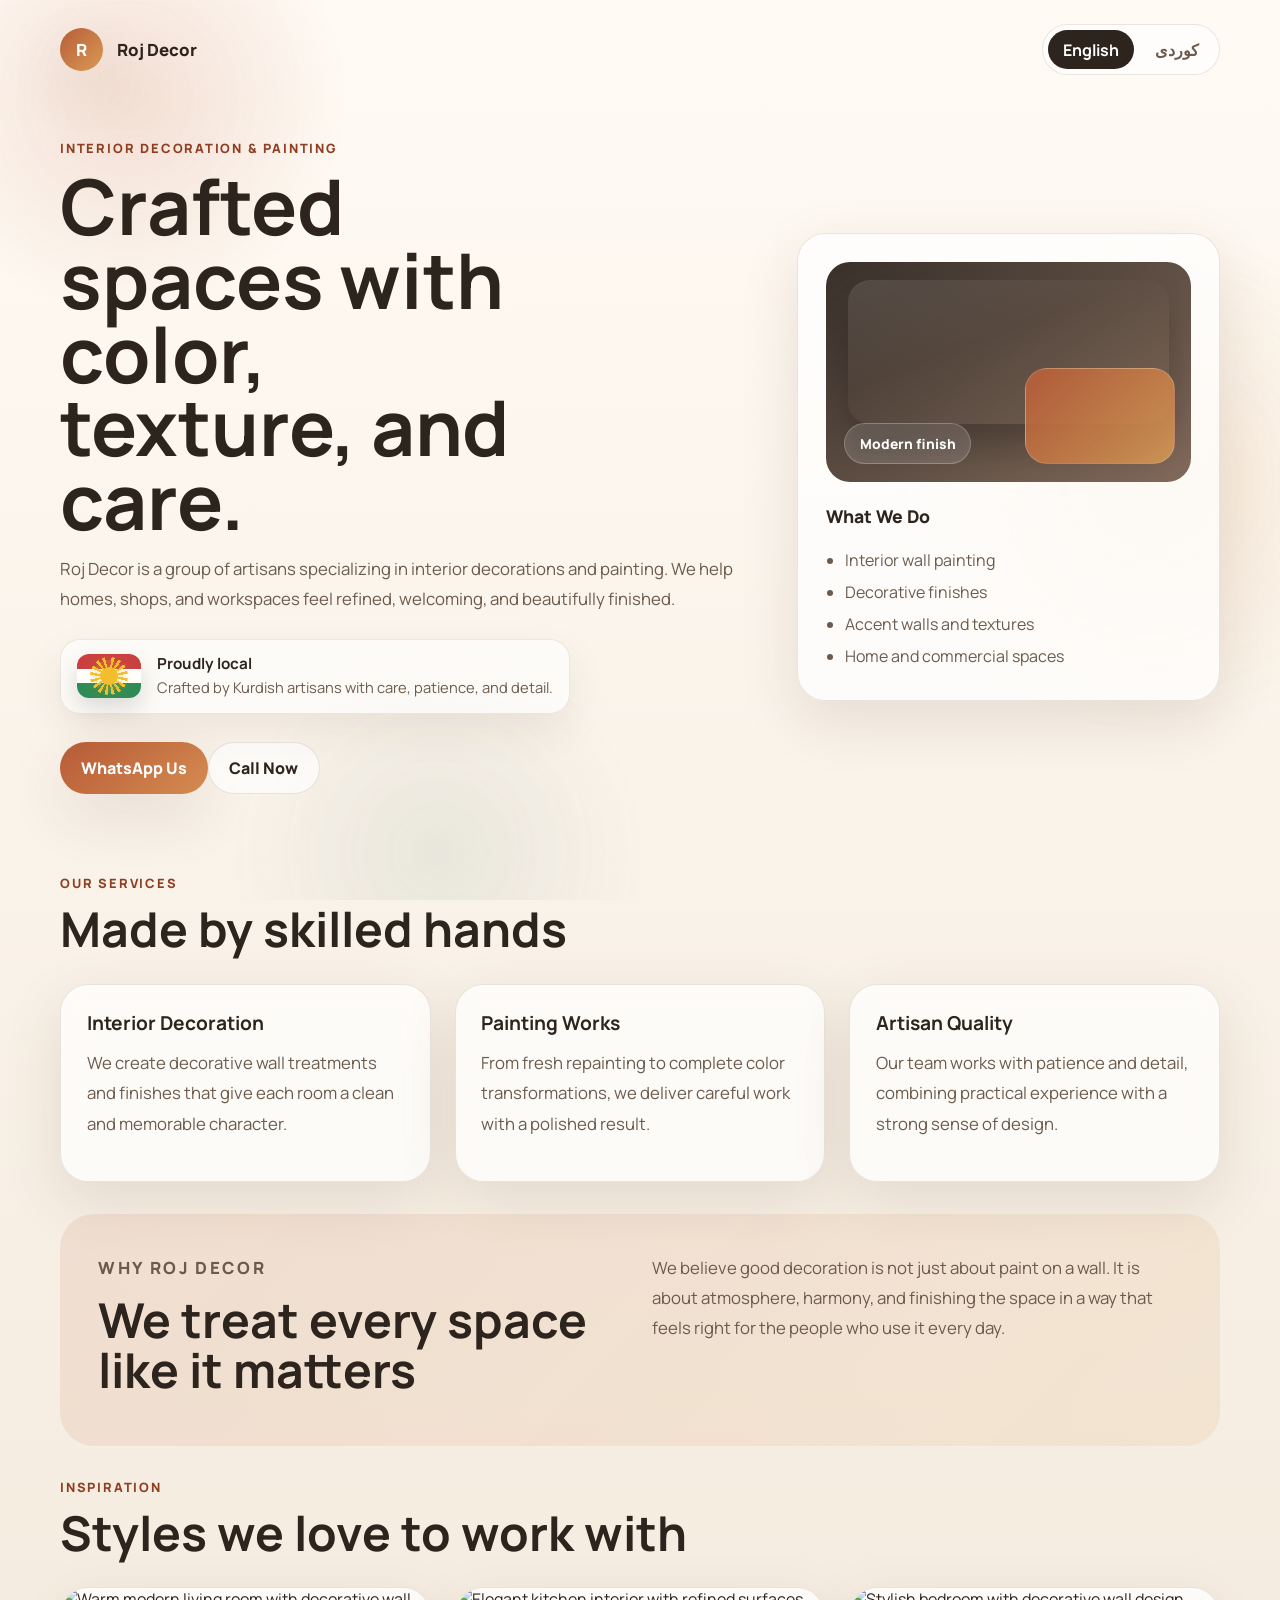
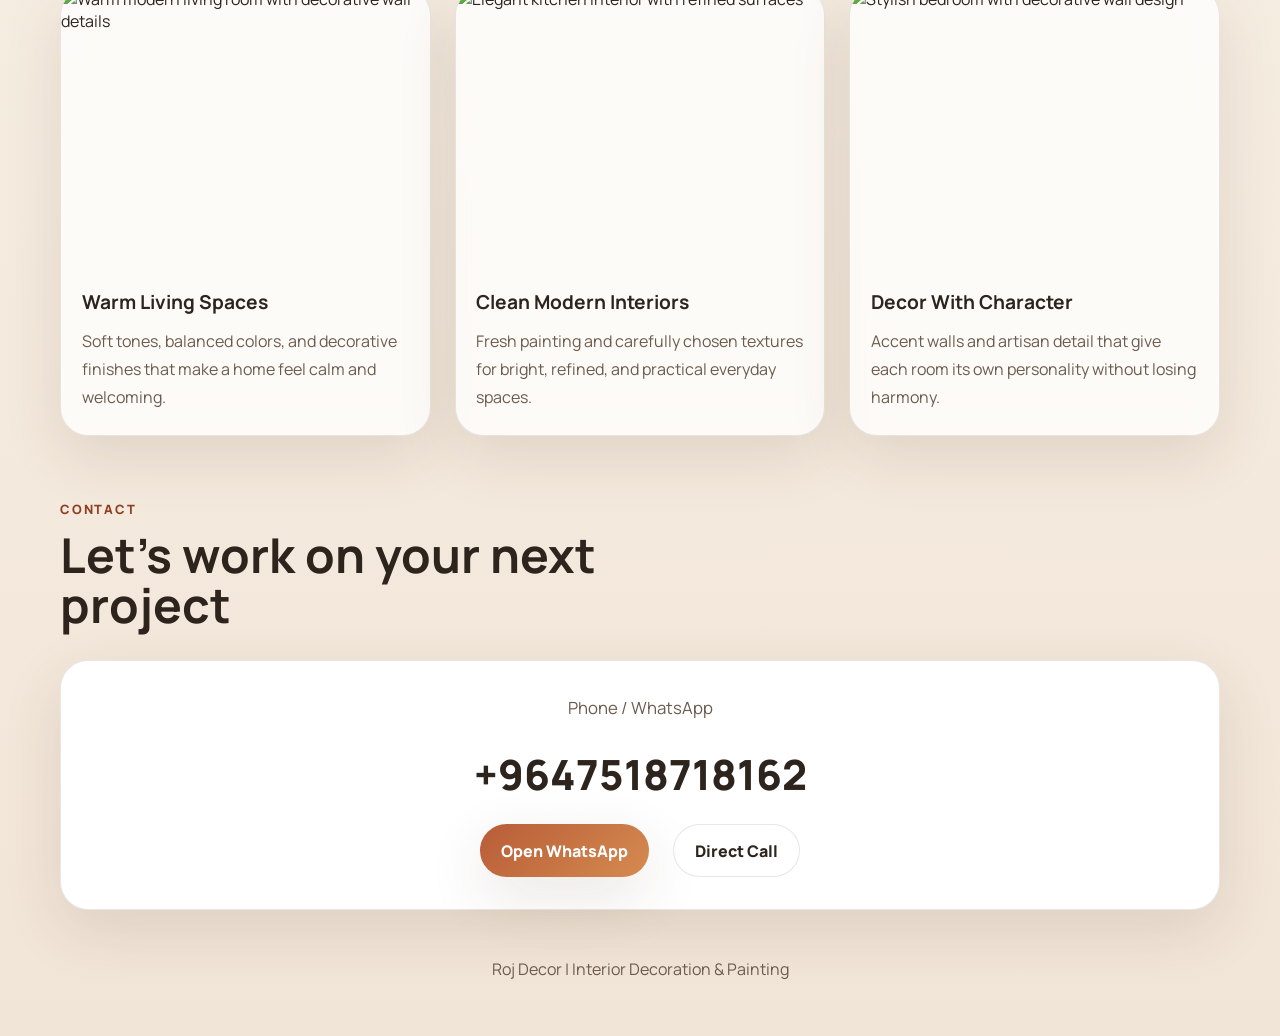
==== index.html @ 8b88c5fd "second commit" ====
<!DOCTYPE html>
<html lang="en">
<head>
  <meta charset="UTF-8">
  <meta name="viewport" content="width=device-width, initial-scale=1.0">
  <title>Roj Decor | Interior Decoration & Painting</title>
  <meta name="description" content="Roj Decor offers interior decoration and painting services with skilled artisans for homes, shops, and business spaces.">
  <link rel="preconnect" href="https://fonts.googleapis.com">
  <link rel="preconnect" href="https://fonts.gstatic.com" crossorigin>
  <link href="https://fonts.googleapis.com/css2?family=Manrope:wght@400;500;600;700;800&display=swap" rel="stylesheet">
  <link rel="stylesheet" href="styles.css">
</head>
<body>
  <div class="page-aura" aria-hidden="true">
    <span class="aura aura-1"></span>
    <span class="aura aura-2"></span>
    <span class="aura aura-3"></span>
    <span class="grid-glow"></span>
  </div>
  <header class="hero">
    <nav class="topbar">
      <a class="brand" href="index.html">
        <span class="brand-mark">R</span>
        <span>Roj Decor</span>
      </a>
      <div class="lang-switch" aria-label="Language switcher">
        <a class="lang-link active" href="index.html">English</a>
        <a class="lang-link" href="ku.html">کوردی</a>
      </div>
    </nav>

    <section class="hero-content">
      <div class="hero-copy">
        <p class="eyebrow">Interior Decoration & Painting</p>
        <h1>Crafted spaces with color, texture, and care.</h1>
        <p class="lead">
          Roj Decor is a group of artisans specializing in interior decorations and painting.
          We help homes, shops, and workspaces feel refined, welcoming, and beautifully finished.
        </p>
        <div class="heritage-badge">
          <div class="flag-kurdistan" aria-hidden="true">
            <span class="sun-core"></span>
          </div>
          <div>
            <strong>Proudly local</strong>
            <p>Crafted by Kurdish artisans with care, patience, and detail.</p>
          </div>
        </div>
        <div class="hero-actions">
          <a class="button primary" href="https://wa.me/9647518718162" target="_blank" rel="noopener noreferrer">WhatsApp Us</a>
          <a class="button secondary" href="tel:+9647518718162">Call Now</a>
        </div>
      </div>

      <div class="hero-card">
        <div class="hero-visual">
          <div class="visual-panel visual-panel-main"></div>
          <div class="visual-panel visual-panel-accent"></div>
          <div class="visual-chip">Modern finish</div>
        </div>
        <p class="card-title">What We Do</p>
        <ul class="feature-list">
          <li>Interior wall painting</li>
          <li>Decorative finishes</li>
          <li>Accent walls and textures</li>
          <li>Home and commercial spaces</li>
        </ul>
      </div>
    </section>
  </header>

  <main>
    <section class="section">
      <div class="section-heading">
        <p class="eyebrow">Our Services</p>
        <h2>Made by skilled hands</h2>
      </div>
      <div class="grid cards-3">
        <article class="card">
          <h3>Interior Decoration</h3>
          <p>We create decorative wall treatments and finishes that give each room a clean and memorable character.</p>
        </article>
        <article class="card">
          <h3>Painting Works</h3>
          <p>From fresh repainting to complete color transformations, we deliver careful work with a polished result.</p>
        </article>
        <article class="card">
          <h3>Artisan Quality</h3>
          <p>Our team works with patience and detail, combining practical experience with a strong sense of design.</p>
        </article>
      </div>
    </section>

    <section class="section highlight">
      <div class="grid split">
        <div>
          <p class="eyebrow">Why Roj Decor</p>
          <h2>We treat every space like it matters</h2>
        </div>
        <div>
          <p>
            We believe good decoration is not just about paint on a wall. It is about atmosphere,
            harmony, and finishing the space in a way that feels right for the people who use it every day.
          </p>
        </div>
      </div>
    </section>

    <section class="section">
      <div class="section-heading">
        <p class="eyebrow">Inspiration</p>
        <h2>Styles we love to work with</h2>
      </div>
      <div class="gallery-grid">
        <article class="gallery-card reveal">
          <img src="https://images.unsplash.com/photo-1505693416388-ac5ce068fe85?auto=format&fit=crop&w=1200&q=80" alt="Warm modern living room with decorative wall details">
          <div class="gallery-copy">
            <h3>Warm Living Spaces</h3>
            <p>Soft tones, balanced colors, and decorative finishes that make a home feel calm and welcoming.</p>
          </div>
        </article>
        <article class="gallery-card reveal delay-1">
          <img src="https://images.unsplash.com/photo-1484154218962-a197022b5858?auto=format&fit=crop&w=1200&q=80" alt="Elegant kitchen interior with refined surfaces">
          <div class="gallery-copy">
            <h3>Clean Modern Interiors</h3>
            <p>Fresh painting and carefully chosen textures for bright, refined, and practical everyday spaces.</p>
          </div>
        </article>
        <article class="gallery-card reveal delay-2">
          <img src="https://images.unsplash.com/photo-1494526585095-c41746248156?auto=format&fit=crop&w=1200&q=80" alt="Stylish bedroom with decorative wall design">
          <div class="gallery-copy">
            <h3>Decor With Character</h3>
            <p>Accent walls and artisan detail that give each room its own personality without losing harmony.</p>
          </div>
        </article>
      </div>
    </section>

    <section class="section">
      <div class="section-heading">
        <p class="eyebrow">Contact</p>
        <h2>Let’s work on your next project</h2>
      </div>
      <div class="contact-card">
        <p>Phone / WhatsApp</p>
        <a class="contact-link" href="tel:+9647518718162">+9647518718162</a>
        <div class="contact-actions">
          <a class="button primary" href="https://wa.me/9647518718162" target="_blank" rel="noopener noreferrer">Open WhatsApp</a>
          <a class="button secondary" href="tel:+9647518718162">Direct Call</a>
        </div>
      </div>
    </section>
  </main>

  <footer class="footer">
    <p>Roj Decor | Interior Decoration & Painting</p>
  </footer>
</body>
</html>
---- styles.css ----
:root {
  --bg: #f6efe6;
  --bg-soft: #fffaf4;
  --surface: rgba(255, 255, 255, 0.72);
  --surface-strong: #ffffff;
  --text: #2d241d;
  --muted: #6c5b4d;
  --line: rgba(72, 50, 33, 0.12);
  --accent: #b85c38;
  --accent-dark: #8f3e21;
  --accent-soft: #f0d7c8;
  --shadow: 0 20px 60px rgba(79, 47, 29, 0.12);
  --radius-lg: 28px;
  --radius-md: 18px;
  --container: 1160px;
}

* {
  box-sizing: border-box;
}

html {
  scroll-behavior: smooth;
}

body {
  margin: 0;
  font-family: "Manrope", sans-serif;
  color: var(--text);
  background:
    linear-gradient(180deg, #fffaf4 0%, #f7efe4 48%, #f1e5d7 100%);
  min-height: 100vh;
  overflow-x: hidden;
  position: relative;
}

body.rtl {
  font-family: "Noto Sans Arabic", sans-serif;
}

.page-aura {
  position: fixed;
  inset: 0;
  overflow: hidden;
  pointer-events: none;
  z-index: 0;
}

.aura,
.grid-glow {
  position: absolute;
}

.aura {
  border-radius: 999px;
  opacity: 0.6;
  filter: blur(12px);
  animation: drift 18s ease-in-out infinite;
}

.aura-1 {
  top: -8rem;
  left: -6rem;
  width: 28rem;
  height: 28rem;
  background: radial-gradient(circle, rgba(184, 92, 56, 0.28), transparent 68%);
}

.aura-2 {
  top: 14rem;
  right: -8rem;
  width: 32rem;
  height: 32rem;
  background: radial-gradient(circle, rgba(216, 155, 85, 0.24), transparent 70%);
  animation-delay: -6s;
}

.aura-3 {
  bottom: -10rem;
  left: 18%;
  width: 26rem;
  height: 26rem;
  background: radial-gradient(circle, rgba(96, 133, 112, 0.18), transparent 70%);
  animation-delay: -11s;
}

.grid-glow {
  inset: 0;
  opacity: 0.32;
  background-image:
    linear-gradient(rgba(255, 255, 255, 0.14) 1px, transparent 1px),
    linear-gradient(90deg, rgba(255, 255, 255, 0.14) 1px, transparent 1px);
  background-size: 44px 44px;
  mask-image: linear-gradient(180deg, rgba(0, 0, 0, 0.45), transparent 78%);
}

a {
  color: inherit;
  text-decoration: none;
}

.hero,
.section,
.footer {
  width: min(calc(100% - 2rem), var(--container));
  margin-inline: auto;
  position: relative;
  z-index: 1;
}

.hero {
  padding: 1.5rem 0 3rem;
  animation: fade-up 700ms ease-out both;
}

.topbar {
  display: flex;
  align-items: center;
  justify-content: space-between;
  gap: 1rem;
  margin-bottom: 4rem;
}

.brand {
  display: inline-flex;
  align-items: center;
  gap: 0.85rem;
  font-weight: 800;
  font-size: 1.05rem;
}

.brand-mark {
  width: 2.7rem;
  height: 2.7rem;
  display: grid;
  place-items: center;
  border-radius: 999px;
  background: linear-gradient(135deg, var(--accent) 0%, #d89b55 100%);
  color: #fff;
  box-shadow: var(--shadow);
}

.lang-switch {
  display: inline-flex;
  gap: 0.35rem;
  padding: 0.3rem;
  border: 1px solid var(--line);
  border-radius: 999px;
  background: rgba(255, 255, 255, 0.65);
  backdrop-filter: blur(10px);
}

.lang-link {
  padding: 0.55rem 0.95rem;
  border-radius: 999px;
  color: var(--muted);
  font-weight: 700;
}

.lang-link.active {
  background: var(--text);
  color: #fff;
}

.hero-content,
.grid.split,
.grid.cards-3,
.contact-actions {
  display: grid;
  gap: 1.5rem;
}

.hero-content {
  grid-template-columns: 1.35fr 0.8fr;
  align-items: center;
}

.hero-copy {
  position: relative;
}

.eyebrow {
  margin: 0 0 0.75rem;
  text-transform: uppercase;
  letter-spacing: 0.14em;
  font-size: 0.8rem;
  font-weight: 800;
  color: var(--accent-dark);
}

body.rtl .eyebrow {
  letter-spacing: 0;
}

h1,
h2,
h3,
p {
  margin-top: 0;
}

h1 {
  margin-bottom: 1rem;
  font-size: clamp(2.7rem, 6vw, 5.5rem);
  line-height: 0.96;
  max-width: 10ch;
}

h2 {
  margin-bottom: 0.75rem;
  font-size: clamp(2rem, 4vw, 3rem);
  line-height: 1.05;
}

h3 {
  margin-bottom: 0.75rem;
  font-size: 1.2rem;
}

.lead,
.card p,
.contact-card p,
.grid.split p,
.heritage-badge p {
  color: var(--muted);
  font-size: 1.05rem;
  line-height: 1.8;
}

.heritage-badge {
  display: inline-flex;
  align-items: center;
  gap: 1rem;
  margin-top: 0.5rem;
  padding: 0.8rem 1rem;
  border: 1px solid rgba(72, 50, 33, 0.1);
  border-radius: 20px;
  background: rgba(255, 255, 255, 0.6);
  backdrop-filter: blur(12px);
  box-shadow: 0 16px 40px rgba(79, 47, 29, 0.08);
}

.heritage-badge strong {
  display: block;
  margin-bottom: 0.15rem;
  font-size: 0.95rem;
}

.heritage-badge p {
  margin-bottom: 0;
  font-size: 0.92rem;
  line-height: 1.6;
}

.flag-kurdistan {
  position: relative;
  flex: 0 0 auto;
  width: 64px;
  height: 44px;
  border-radius: 12px;
  overflow: hidden;
  box-shadow: 0 10px 25px rgba(0, 0, 0, 0.14);
  background:
    linear-gradient(180deg,
      #c93f3f 0 33.33%,
      #ffffff 33.33% 66.66%,
      #2d8b57 66.66% 100%);
}

.sun-core {
  position: absolute;
  inset: 50% auto auto 50%;
  width: 18px;
  height: 18px;
  margin: -9px 0 0 -9px;
  border-radius: 999px;
  background: #f3be2d;
  box-shadow:
    0 0 0 7px rgba(243, 190, 45, 0.16),
    0 0 24px rgba(243, 190, 45, 0.55);
}

.sun-core::before {
  content: "";
  position: absolute;
  inset: -10px;
  border-radius: 999px;
  background:
    conic-gradient(from 0deg,
      transparent 0deg 8deg,
      #f3be2d 8deg 18deg,
      transparent 18deg 30deg,
      #f3be2d 30deg 40deg,
      transparent 40deg 52deg,
      #f3be2d 52deg 62deg,
      transparent 62deg 74deg,
      #f3be2d 74deg 84deg,
      transparent 84deg 96deg,
      #f3be2d 96deg 106deg,
      transparent 106deg 118deg,
      #f3be2d 118deg 128deg,
      transparent 128deg 140deg,
      #f3be2d 140deg 150deg,
      transparent 150deg 162deg,
      #f3be2d 162deg 172deg,
      transparent 172deg 184deg,
      #f3be2d 184deg 194deg,
      transparent 194deg 206deg,
      #f3be2d 206deg 216deg,
      transparent 216deg 228deg,
      #f3be2d 228deg 238deg,
      transparent 238deg 250deg,
      #f3be2d 250deg 260deg,
      transparent 260deg 272deg,
      #f3be2d 272deg 282deg,
      transparent 282deg 294deg,
      #f3be2d 294deg 304deg,
      transparent 304deg 316deg,
      #f3be2d 316deg 326deg,
      transparent 326deg 338deg,
      #f3be2d 338deg 348deg,
      transparent 348deg 360deg);
}

.hero-actions,
.contact-actions {
  display: flex;
  flex-wrap: wrap;
  margin-top: 1.75rem;
}

.button {
  display: inline-flex;
  align-items: center;
  justify-content: center;
  min-height: 3rem;
  padding: 0.9rem 1.3rem;
  border-radius: 999px;
  font-weight: 800;
  transition: transform 180ms ease, box-shadow 180ms ease, background 180ms ease;
}

.button:hover {
  transform: translateY(-2px);
}

.button.primary {
  background: linear-gradient(135deg, var(--accent) 0%, #d58b50 100%);
  color: #fff;
  box-shadow: var(--shadow);
}

.button.secondary {
  border: 1px solid var(--line);
  background: rgba(255, 255, 255, 0.65);
}

.hero-card,
.card,
.contact-card,
.gallery-card {
  border: 1px solid var(--line);
  border-radius: var(--radius-lg);
  background: var(--surface);
  backdrop-filter: blur(12px);
  box-shadow: var(--shadow);
}

.hero-card {
  padding: 1.75rem;
  position: relative;
}

.hero-visual {
  position: relative;
  min-height: 220px;
  margin-bottom: 1.4rem;
  border-radius: 24px;
  overflow: hidden;
  background:
    linear-gradient(145deg, rgba(45, 36, 29, 0.94), rgba(96, 66, 48, 0.78)),
    linear-gradient(180deg, rgba(255, 255, 255, 0.08), transparent);
}

.visual-panel {
  position: absolute;
  border-radius: 22px;
  animation: float-panel 9s ease-in-out infinite;
}

.visual-panel-main {
  inset: 18px 22px 58px;
  background:
    linear-gradient(160deg, rgba(255, 255, 255, 0.1), transparent 42%),
    url("https://images.unsplash.com/photo-1505693416388-ac5ce068fe85?auto=format&fit=crop&w=1200&q=80") center/cover;
  box-shadow: 0 22px 44px rgba(0, 0, 0, 0.28);
}

.visual-panel-accent {
  right: 16px;
  bottom: 18px;
  width: 150px;
  height: 96px;
  background:
    linear-gradient(135deg, rgba(184, 92, 56, 0.9), rgba(216, 155, 85, 0.86));
  border: 1px solid rgba(255, 255, 255, 0.18);
  animation-delay: -2s;
}

.visual-chip {
  position: absolute;
  left: 18px;
  bottom: 18px;
  padding: 0.6rem 0.9rem;
  border-radius: 999px;
  background: rgba(255, 255, 255, 0.16);
  border: 1px solid rgba(255, 255, 255, 0.22);
  color: #fff;
  font-size: 0.86rem;
  font-weight: 800;
  backdrop-filter: blur(10px);
}

.card-title {
  margin-bottom: 1rem;
  font-weight: 800;
  font-size: 1.1rem;
}

.feature-list {
  margin: 0;
  padding-inline-start: 1.15rem;
  color: var(--muted);
  line-height: 2;
}

body.rtl .feature-list {
  padding-inline-start: 0;
  padding-inline-end: 1.15rem;
}

.section {
  padding: 2rem 0;
}

.section-heading {
  max-width: 42rem;
  margin-bottom: 1.8rem;
}

.grid.cards-3 {
  grid-template-columns: repeat(3, minmax(0, 1fr));
}

.grid.split {
  grid-template-columns: repeat(2, minmax(0, 1fr));
  align-items: start;
}

.card {
  padding: 1.6rem;
  transition: transform 220ms ease, box-shadow 220ms ease;
}

.card:hover,
.gallery-card:hover {
  transform: translateY(-6px);
  box-shadow: 0 24px 70px rgba(79, 47, 29, 0.18);
}

.highlight {
  padding: 2.4rem;
  border-radius: calc(var(--radius-lg) + 6px);
  background: linear-gradient(135deg, rgba(184, 92, 56, 0.11), rgba(216, 155, 85, 0.12));
}

.gallery-grid {
  display: grid;
  grid-template-columns: repeat(3, minmax(0, 1fr));
  gap: 1.5rem;
}

.gallery-card {
  overflow: hidden;
  transition: transform 220ms ease, box-shadow 220ms ease;
  background: rgba(255, 255, 255, 0.78);
}

.gallery-card img {
  display: block;
  width: 100%;
  height: 280px;
  object-fit: cover;
  transition: transform 500ms ease;
}

.gallery-card:hover img {
  transform: scale(1.06);
}

.gallery-copy {
  padding: 1.3rem 1.3rem 1.5rem;
}

.gallery-copy p {
  margin-bottom: 0;
  color: var(--muted);
  line-height: 1.75;
}

.contact-card {
  padding: 2rem;
  text-align: center;
  background: var(--surface-strong);
}

.contact-link {
  display: inline-block;
  margin-top: 0.4rem;
  font-size: clamp(1.6rem, 4vw, 2.6rem);
  font-weight: 800;
}

.contact-actions {
  justify-content: center;
  margin-top: 1.4rem;
}

.footer {
  padding: 1rem 0 2.5rem;
  text-align: center;
  color: var(--muted);
}

.reveal {
  opacity: 0;
  transform: translateY(24px);
  animation: fade-up 800ms ease-out forwards;
}

.delay-1 {
  animation-delay: 140ms;
}

.delay-2 {
  animation-delay: 280ms;
}

@keyframes fade-up {
  from {
    opacity: 0;
    transform: translateY(24px);
  }

  to {
    opacity: 1;
    transform: translateY(0);
  }
}

@keyframes drift {
  0%,
  100% {
    transform: translate3d(0, 0, 0) scale(1);
  }

  50% {
    transform: translate3d(20px, -18px, 0) scale(1.08);
  }
}

@keyframes float-panel {
  0%,
  100% {
    transform: translateY(0);
  }

  50% {
    transform: translateY(-8px);
  }
}

@media (max-width: 900px) {
  .hero-content,
  .grid.cards-3,
  .grid.split,
  .gallery-grid {
    grid-template-columns: 1fr;
  }

  .topbar {
    flex-direction: column;
    align-items: flex-start;
  }

  body.rtl .topbar {
    align-items: flex-end;
  }

  h1 {
    max-width: none;
  }

  .heritage-badge {
    width: 100%;
  }
}

@media (max-width: 640px) {
  .hero {
    padding-top: 1rem;
  }

  .topbar {
    margin-bottom: 2.5rem;
  }

  .highlight,
  .card,
  .hero-card,
  .contact-card,
  .gallery-card {
    border-radius: var(--radius-md);
  }

  .button {
    width: 100%;
  }

  .heritage-badge {
    align-items: flex-start;
  }

  .hero-visual {
    min-height: 190px;
  }

  .visual-panel-main {
    inset: 16px 16px 56px;
  }
}
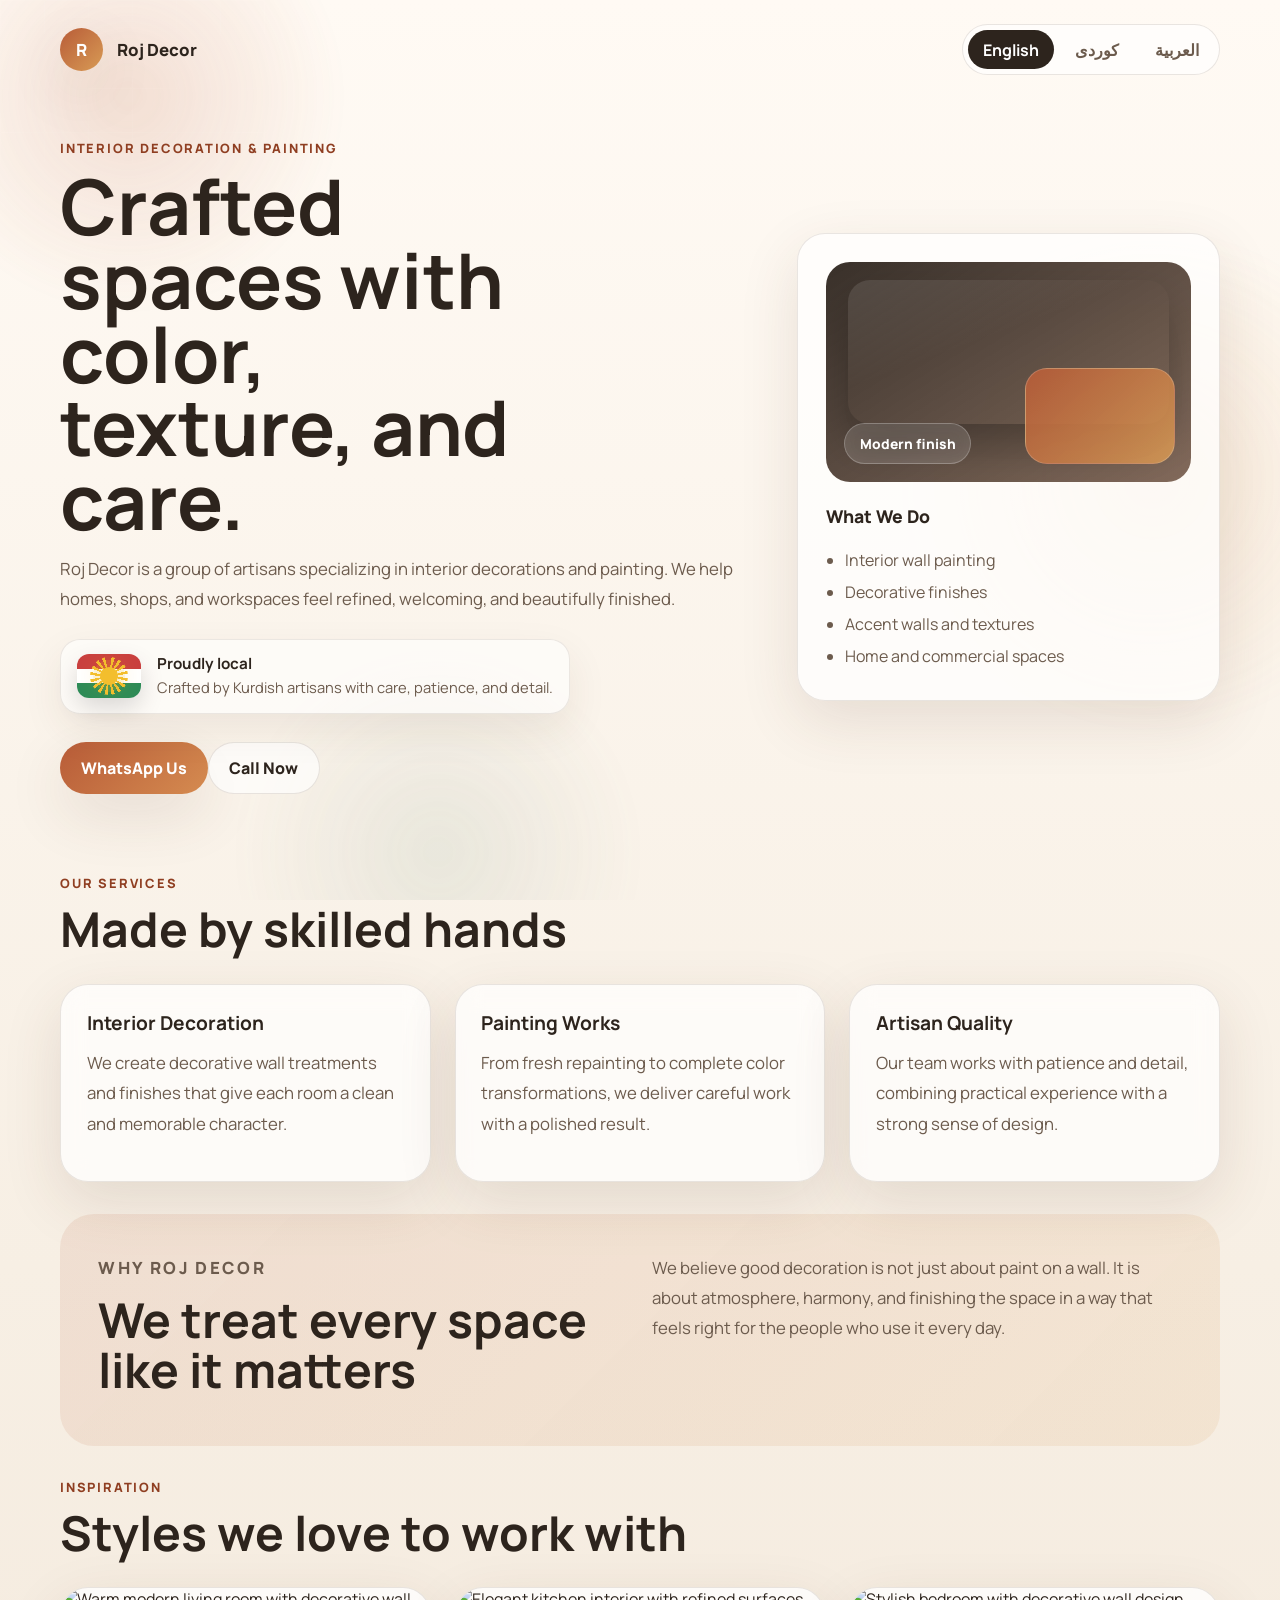
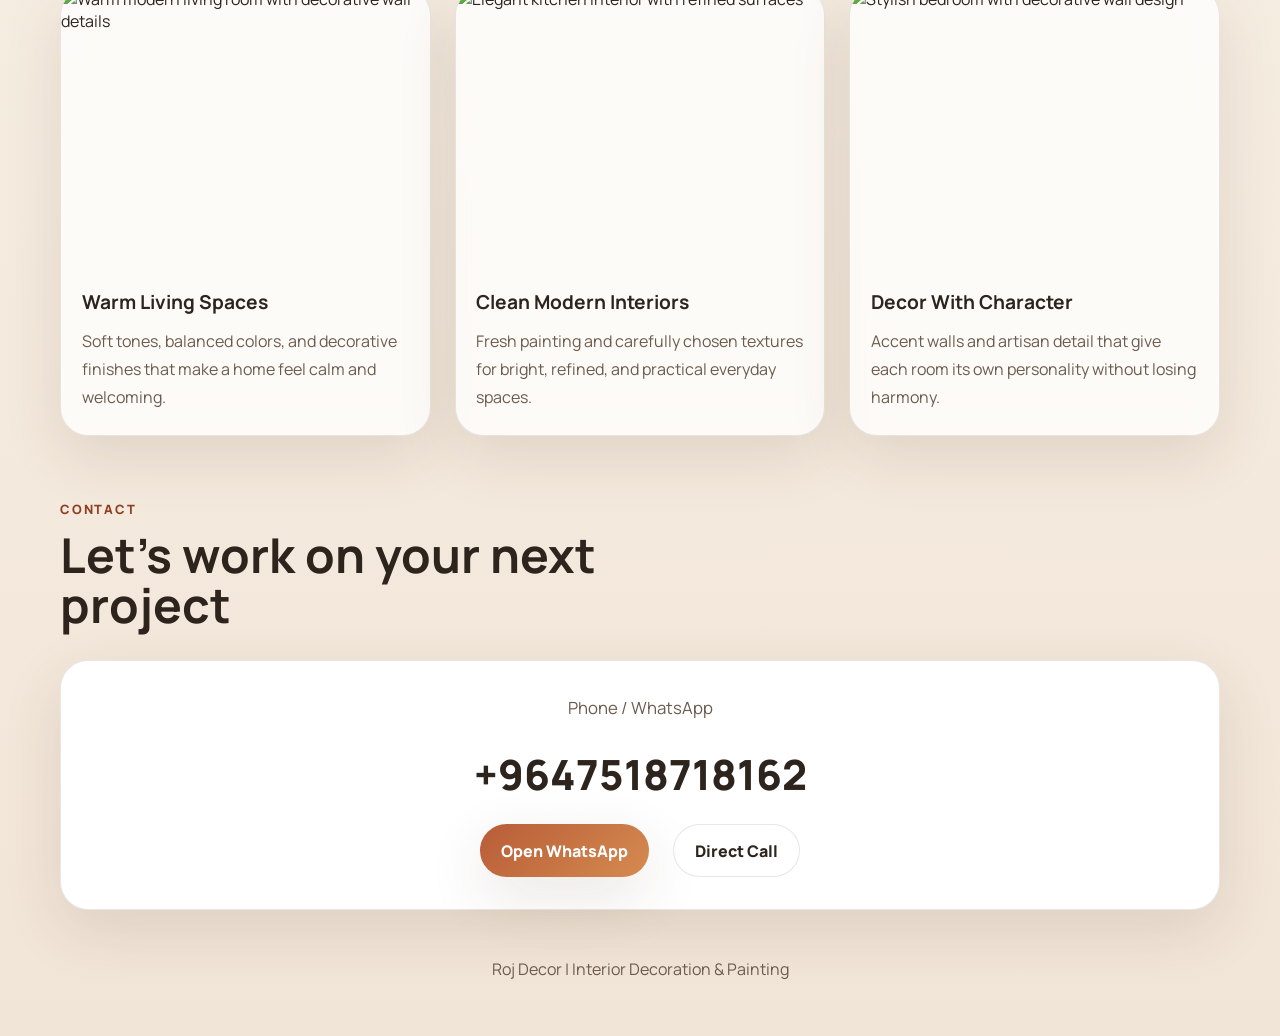
==== commit 3c0ab362: "Add Arabic language page" ====
--- a/index.html
+++ b/index.html
@@ -26,6 +26,7 @@
       <div class="lang-switch" aria-label="Language switcher">
         <a class="lang-link active" href="index.html">English</a>
         <a class="lang-link" href="ku.html">کوردی</a>
+        <a class="lang-link" href="ar.html">العربية</a>
       </div>
     </nav>
 
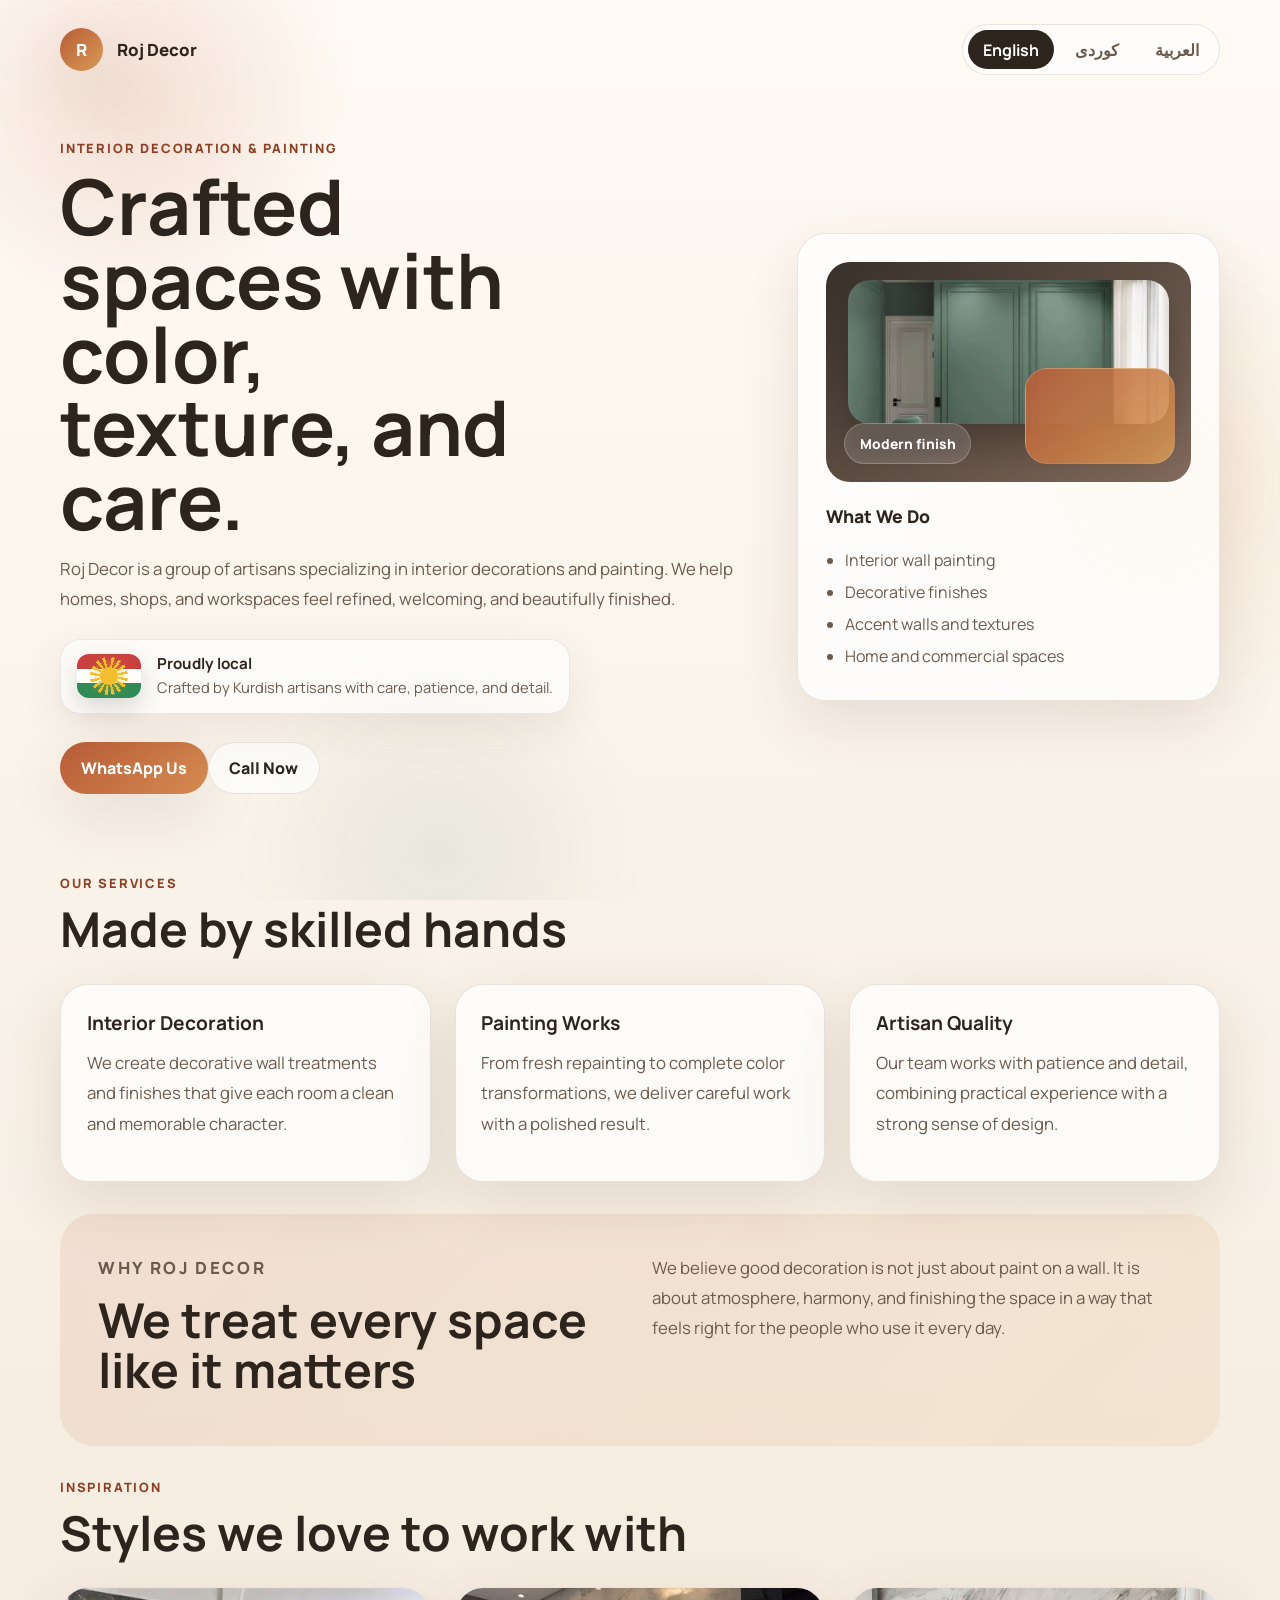
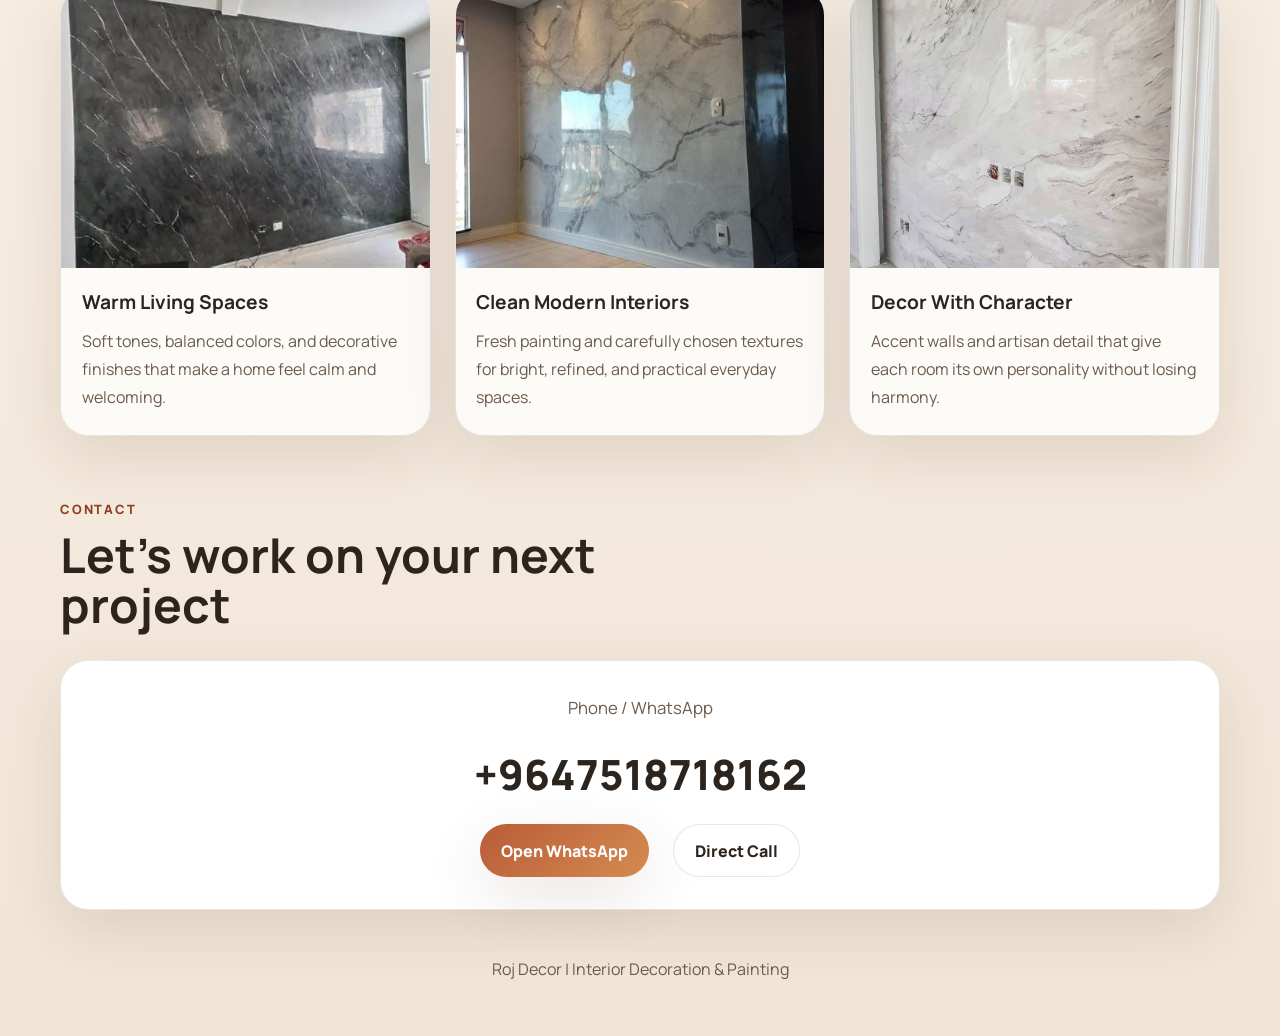
==== commit 9acda52f: "Use local images across language pages" ====
--- a/index.html
+++ b/index.html
@@ -114,21 +114,21 @@
       </div>
       <div class="gallery-grid">
         <article class="gallery-card reveal">
-          <img src="https://images.unsplash.com/photo-1505693416388-ac5ce068fe85?auto=format&fit=crop&w=1200&q=80" alt="Warm modern living room with decorative wall details">
+          <img src="images/2.webp" alt="Warm modern living room with decorative wall details">
           <div class="gallery-copy">
             <h3>Warm Living Spaces</h3>
             <p>Soft tones, balanced colors, and decorative finishes that make a home feel calm and welcoming.</p>
           </div>
         </article>
         <article class="gallery-card reveal delay-1">
-          <img src="https://images.unsplash.com/photo-1484154218962-a197022b5858?auto=format&fit=crop&w=1200&q=80" alt="Elegant kitchen interior with refined surfaces">
+          <img src="images/3.jpg" alt="Elegant kitchen interior with refined surfaces">
           <div class="gallery-copy">
             <h3>Clean Modern Interiors</h3>
             <p>Fresh painting and carefully chosen textures for bright, refined, and practical everyday spaces.</p>
           </div>
         </article>
         <article class="gallery-card reveal delay-2">
-          <img src="https://images.unsplash.com/photo-1494526585095-c41746248156?auto=format&fit=crop&w=1200&q=80" alt="Stylish bedroom with decorative wall design">
+          <img src="images/4.jpg" alt="Stylish bedroom with decorative wall design">
           <div class="gallery-copy">
             <h3>Decor With Character</h3>
             <p>Accent walls and artisan detail that give each room its own personality without losing harmony.</p>
--- a/styles.css
+++ b/styles.css
@@ -392,7 +392,7 @@
   inset: 18px 22px 58px;
   background:
     linear-gradient(160deg, rgba(255, 255, 255, 0.1), transparent 42%),
-    url("https://images.unsplash.com/photo-1505693416388-ac5ce068fe85?auto=format&fit=crop&w=1200&q=80") center/cover;
+    url("images/1.jpeg") center/cover;
   box-shadow: 0 22px 44px rgba(0, 0, 0, 0.28);
 }
 
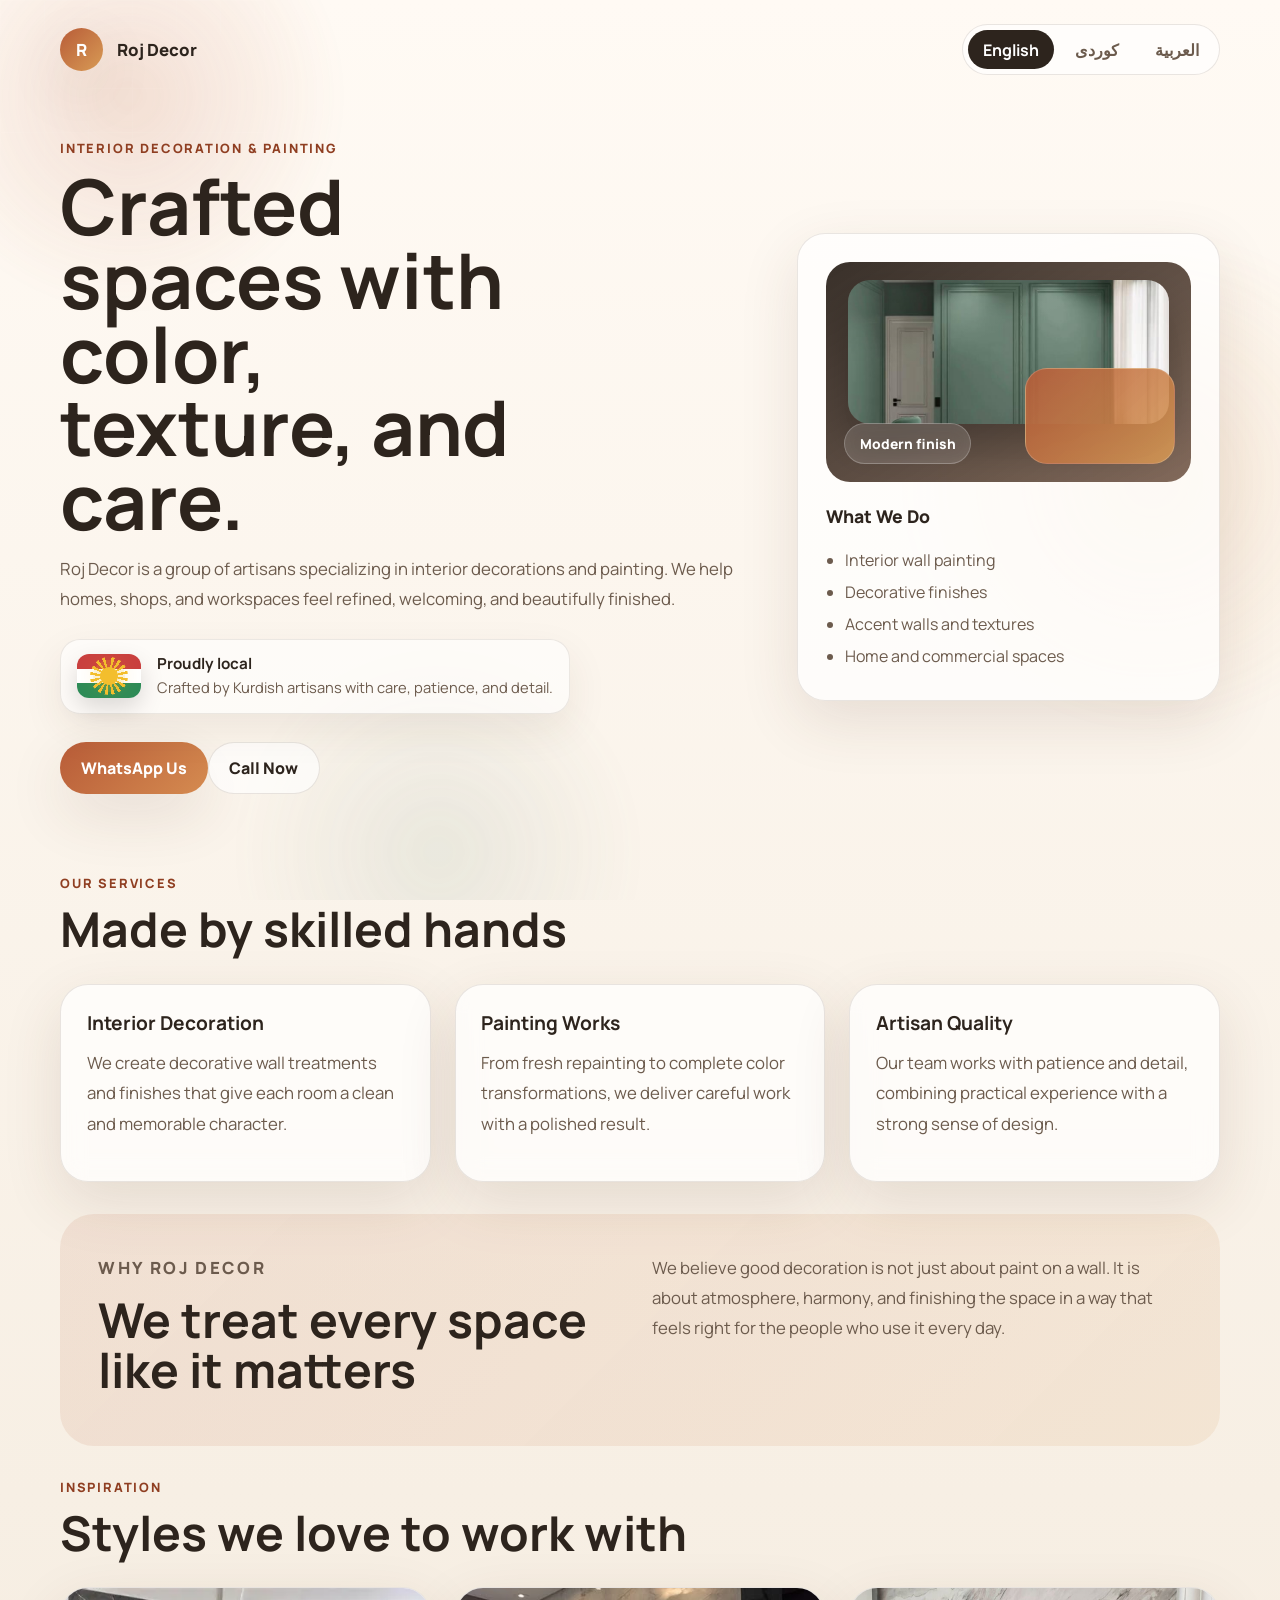
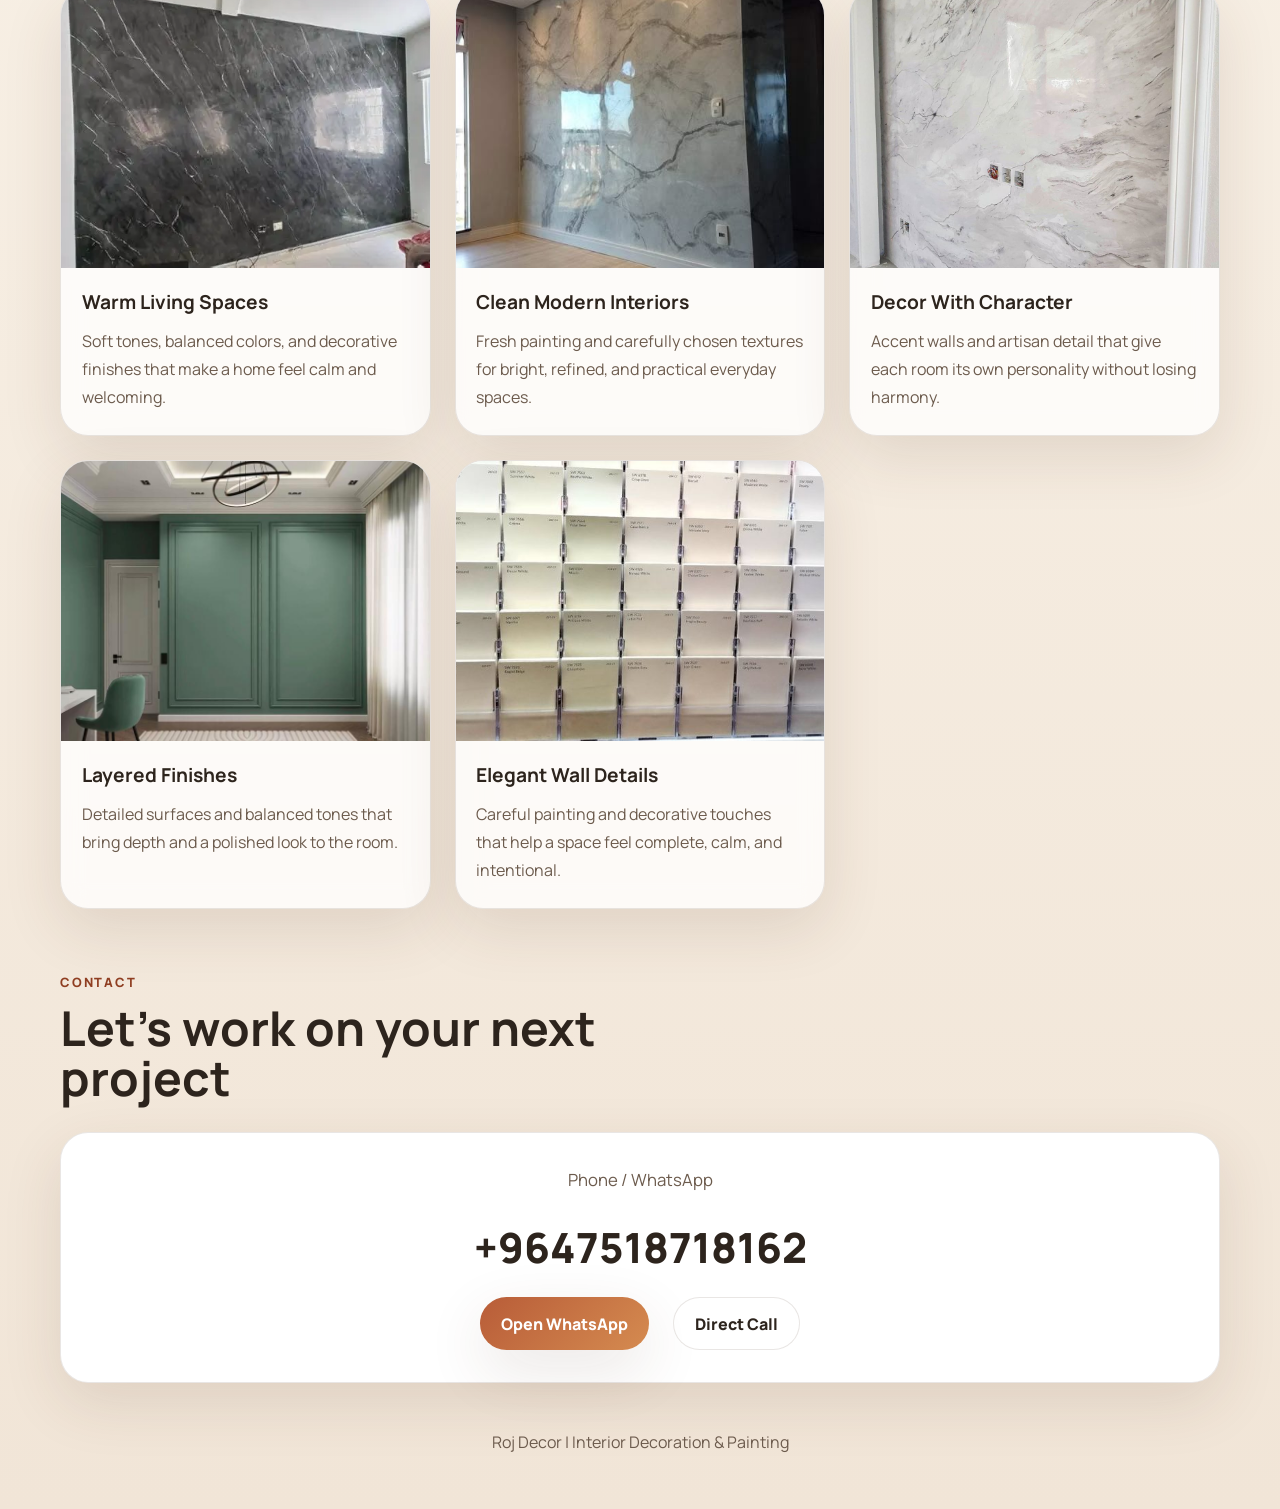
==== commit ed2b46d5: "Show all local images in galleries" ====
--- a/index.html
+++ b/index.html
@@ -134,6 +134,20 @@
             <p>Accent walls and artisan detail that give each room its own personality without losing harmony.</p>
           </div>
         </article>
+        <article class="gallery-card reveal">
+          <img src="images/1.jpeg" alt="Interior corner with refined decorative finishes">
+          <div class="gallery-copy">
+            <h3>Layered Finishes</h3>
+            <p>Detailed surfaces and balanced tones that bring depth and a polished look to the room.</p>
+          </div>
+        </article>
+        <article class="gallery-card reveal delay-1">
+          <img src="images/6.jpg" alt="Decorated interior with elegant painted walls">
+          <div class="gallery-copy">
+            <h3>Elegant Wall Details</h3>
+            <p>Careful painting and decorative touches that help a space feel complete, calm, and intentional.</p>
+          </div>
+        </article>
       </div>
     </section>
 
